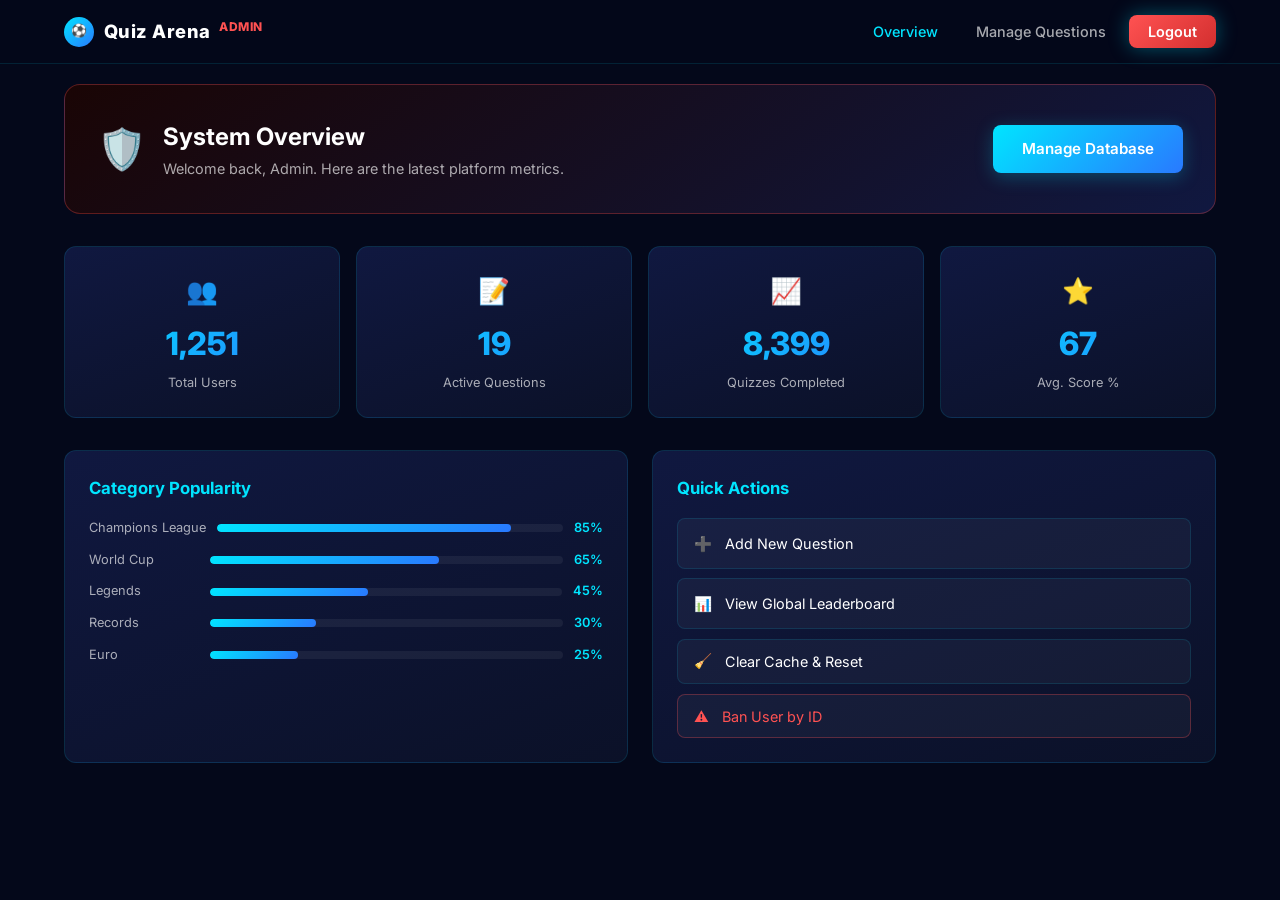
==== admin-dashboard.html @ 3ae1dac7 "changes made" ====
<!DOCTYPE html>
<html lang="en">
<head>
    <meta charset="UTF-8"><meta name="viewport" content="width=device-width, initial-scale=1.0">
    <title>Admin Dashboard — UEFA Football Quiz Arena</title>
    <link rel="stylesheet" href="style.css">
</head>
<body>
    <nav class="navbar"><div class="nav-inner">
        <a href="index.html" class="nav-brand"><div class="logo-icon">⚽</div><span>Quiz Arena <span style="color:#ff5252;font-size:.75rem;vertical-align:top;margin-left:4px">ADMIN</span></span></a>
        <button class="nav-toggle" id="nav-toggle"><span></span><span></span><span></span></button>
        <ul class="nav-links" id="nav-links">
            <li><a href="admin-dashboard.html" class="active">Overview</a></li>
            <li><a href="admin.html">Manage Questions</a></li>
            <li><a href="login.html" class="nav-btn" style="background:linear-gradient(135deg,#ff5252,#d32f2f)!important">Logout</a></li>
        </ul>
    </div></nav>

    <main class="dash-main container">
        <div class="welcome-card" style="border-color:rgba(255,82,82,.3);background:linear-gradient(145deg,#1a0505,#101840)">
            <div class="welcome-info">
                <div class="welcome-avatar">🛡️</div>
                <div><h1>System Overview</h1><p>Welcome back, Admin. Here are the latest platform metrics.</p></div>
            </div>
            <a href="admin.html" class="btn btn-primary">Manage Database</a>
        </div>

        <div class="dash-stats">
            <div class="dash-stat"><div class="icon">👥</div><div class="num" data-target="1254">0</div><div class="lbl">Total Users</div></div>
            <div class="dash-stat"><div class="icon">📝</div><div class="num" data-target="20">0</div><div class="lbl">Active Questions</div></div>
            <div class="dash-stat"><div class="icon">📈</div><div class="num" data-target="8420">0</div><div class="lbl">Quizzes Completed</div></div>
            <div class="dash-stat"><div class="icon">⭐</div><div class="num" data-target="68">0</div><div class="lbl">Avg. Score %</div></div>
        </div>

        <div class="dash-grid">
            <div class="dash-card">
                <h2 class="dash-card-title">Category Popularity</h2>
                <div class="chart-bars">
                    <div class="chart-row"><div class="chart-lbl">Champions League</div><div class="chart-track"><div class="chart-fill" style="width:85%"></div></div><div class="chart-val">85%</div></div>
                    <div class="chart-row"><div class="chart-lbl">World Cup</div><div class="chart-track"><div class="chart-fill" style="width:65%"></div></div><div class="chart-val">65%</div></div>
                    <div class="chart-row"><div class="chart-lbl">Legends</div><div class="chart-track"><div class="chart-fill" style="width:45%"></div></div><div class="chart-val">45%</div></div>
                    <div class="chart-row"><div class="chart-lbl">Records</div><div class="chart-track"><div class="chart-fill" style="width:30%"></div></div><div class="chart-val">30%</div></div>
                    <div class="chart-row"><div class="chart-lbl">Euro</div><div class="chart-track"><div class="chart-fill" style="width:25%"></div></div><div class="chart-val">25%</div></div>
                </div>
            </div>
            <div class="dash-card">
                <h2 class="dash-card-title">Quick Actions</h2>
                <div class="dash-actions">
                    <a href="admin.html" class="dash-action"><span>➕</span><span>Add New Question</span></a>
                    <a href="leaderboard.html" class="dash-action"><span>📊</span><span>View Global Leaderboard</span></a>
                    <button class="dash-action"><span>🧹</span><span>Clear Cache & Reset</span></button>
                    <button class="dash-action" style="color:#ff5252;border-color:rgba(255,82,82,.3)"><span>⚠️</span><span>Ban User by ID</span></button>
                </div>
            </div>
        </div>
    </main>
    <script src="script.js"></script>
</body>
</html>
---- style.css ----
@import url('https://fonts.googleapis.com/css2?family=Inter:wght@300;400;500;600;700;800;900&display=swap');

:root {
  --bg-primary: #04081a;
  --bg-secondary: #0b1128;
  --bg-card: #101840;
  --bg-card-alt: #0d1335;
  --accent: #00e5ff;
  --accent-blue: #1565c0;
  --accent-purple: #7b1fa2;
  --gradient-hero: linear-gradient(135deg,#0d47a1,#1a237e,#4a148c);
  --gradient-btn: linear-gradient(135deg,#00e5ff,#2979ff);
  --gradient-card: linear-gradient(160deg,#101840,#0b1128);
  --gradient-gold: linear-gradient(135deg,#ffd700,#ffab00);
  --glow: 0 0 20px rgba(0,229,255,.35);
  --text: #fff;
  --text-sub: rgba(255,255,255,.65);
  --text-muted: rgba(255,255,255,.38);
  --border: rgba(0,229,255,.12);
  --radius: 12px;
  --font: 'Inter',system-ui,sans-serif;
  --ease: .3s cubic-bezier(.4,0,.2,1);
}


*,*::before,*::after{box-sizing:border-box;margin:0;padding:0}
html{scroll-behavior:smooth}
body{font-family:var(--font);background:var(--bg-primary);color:var(--text);line-height:1.6;overflow-x:hidden;min-height:100vh}
a{text-decoration:none;color:inherit}
ul{list-style:none}
img{max-width:100%;display:block}
button,input,select,textarea{font-family:var(--font);border:none;outline:none;background:none;color:var(--text)}
::-webkit-scrollbar{width:6px}
::-webkit-scrollbar-track{background:var(--bg-primary)}
::-webkit-scrollbar-thumb{background:var(--accent);border-radius:3px}

.container{max-width:1200px;margin:0 auto;padding:0 1.5rem}
.hidden{display:none!important}
.text-glow{color:var(--accent);text-shadow:0 0 18px rgba(0,229,255,.5)}
.required{color:#ff5252}
.mt-1{margin-top:.5rem}.mt-2{margin-top:1rem}.mb-1{margin-bottom:.5rem}.mb-2{margin-bottom:1rem}

/* ── Navbar ── */
.navbar{position:fixed;top:0;left:0;right:0;z-index:1000;height:64px;background:rgba(4,8,26,.94);backdrop-filter:blur(14px);border-bottom:1px solid var(--border)}
.nav-inner{max-width:1200px;margin:0 auto;padding:0 1.5rem;display:flex;align-items:center;justify-content:space-between;height:100%}
.nav-brand{display:flex;align-items:center;gap:.6rem;font-weight:800;font-size:1.15rem;letter-spacing:.5px}
.nav-brand .logo-icon{width:30px;height:30px;background:var(--gradient-btn);border-radius:50%;display:flex;align-items:center;justify-content:center;font-size:.8rem}
.nav-links{display:flex;align-items:center;gap:.4rem}
.nav-links a{padding:.5rem 1rem;border-radius:8px;font-size:.9rem;font-weight:500;color:var(--text-sub);transition:var(--ease)}
.nav-links a:hover,.nav-links a.active{color:var(--accent)}
.nav-btn{background:var(--gradient-btn)!important;color:#fff!important;font-weight:600!important;padding:.5rem 1.2rem!important;box-shadow:var(--glow)}
.nav-btn:hover{transform:translateY(-1px)}
.nav-toggle{display:none;flex-direction:column;gap:5px;cursor:pointer;padding:4px}
.nav-toggle span{display:block;width:22px;height:2px;background:#fff;border-radius:2px;transition:var(--ease)}

/* ── Buttons ── */
.btn{display:inline-flex;align-items:center;gap:.5rem;padding:.75rem 1.8rem;border-radius:8px;font-weight:600;font-size:.95rem;cursor:pointer;transition:var(--ease);border:none}
.btn-primary{background:var(--gradient-btn);color:#fff;box-shadow:0 4px 18px rgba(0,229,255,.25)}
.btn-primary:hover{transform:translateY(-2px);box-shadow:var(--glow)}
.btn-outline{background:transparent;color:var(--accent);border:1px solid var(--accent)}
.btn-outline:hover{background:rgba(0,229,255,.1)}
.btn-danger{background:linear-gradient(135deg,#ff5252,#d32f2f);color:#fff}
.btn-full{width:100%;justify-content:center}
.btn-sm{padding:.4rem 1rem;font-size:.82rem}

/* ── Hero ── */
.hero{position:relative;min-height:100vh;display:flex;align-items:center;justify-content:center;text-align:center;overflow:hidden}
.hero-bg{position:absolute;inset:0}
.hero-bg img{width:100%;height:100%;object-fit:cover}
.hero-overlay{position:absolute;inset:0;background:linear-gradient(180deg,rgba(4,8,26,.65) 0%,rgba(4,8,26,.82) 55%,var(--bg-primary) 100%)}
.hero-content{position:relative;z-index:2;max-width:720px;padding:0 1.5rem}
.hero-badge{display:inline-block;padding:.4rem 1.2rem;border-radius:50px;background:rgba(0,229,255,.1);border:1px solid rgba(0,229,255,.3);font-size:.72rem;letter-spacing:3px;font-weight:600;color:var(--accent);text-transform:uppercase;margin-bottom:1.5rem}
.hero h1{font-size:3.2rem;font-weight:900;line-height:1.12;margin-bottom:1rem}
.hero p{font-size:1.1rem;color:var(--text-sub);margin-bottom:2rem;max-width:560px;margin-left:auto;margin-right:auto}
.hero-actions{display:flex;gap:1rem;justify-content:center;flex-wrap:wrap}

/* ── Sections ── */
.section{padding:5rem 0}
.section-title{text-align:center;font-size:2rem;font-weight:800;margin-bottom:2.5rem}

/* Features */
.features-grid{display:grid;grid-template-columns:repeat(auto-fit,minmax(280px,1fr));gap:1.5rem}
.feature-card{background:var(--gradient-card);border:1px solid var(--border);border-radius:var(--radius);padding:2rem;text-align:center;transition:var(--ease)}
.feature-card:hover{transform:translateY(-6px);border-color:var(--accent);box-shadow:var(--glow)}
.feature-icon{font-size:2.5rem;margin-bottom:1rem}
.feature-card h3{font-size:1.15rem;margin-bottom:.5rem}
.feature-card p{color:var(--text-sub);font-size:.88rem}

/* Stats */
.stats-section{background:var(--bg-secondary);padding:4rem 0}
.stats-grid{display:grid;grid-template-columns:repeat(auto-fit,minmax(180px,1fr));gap:1.5rem;text-align:center}
.stat-number{font-size:2.8rem;font-weight:900;background:var(--gradient-btn);-webkit-background-clip:text;background-clip:text;-webkit-text-fill-color:transparent}
.stat-label{color:var(--text-sub);font-size:.88rem;margin-top:.3rem}

/* CTA */
.cta-card{display:flex;align-items:center;gap:2rem;background:var(--gradient-card);border:1px solid var(--border);border-radius:16px;padding:3rem;overflow:hidden}
.cta-trophy{width:160px;border-radius:var(--radius);flex-shrink:0}
.cta-text h2{font-size:1.7rem;margin-bottom:.6rem}
.cta-text p{color:var(--text-sub);margin-bottom:1.5rem}

/* Footer */
.footer{padding:3rem 0 1.5rem;border-top:1px solid var(--border);margin-top:3rem}
.footer-grid{display:grid;grid-template-columns:repeat(auto-fit,minmax(180px,1fr));gap:2rem;margin-bottom:2rem}
.footer-col h4{color:var(--accent);margin-bottom:.8rem;font-size:.95rem}
.footer-col p,.footer-col a{color:var(--text-sub);font-size:.85rem}
.footer-col li{margin-bottom:.4rem}
.footer-col a:hover{color:var(--accent)}
.footer-bottom{text-align:center;padding-top:1.5rem;border-top:1px solid var(--border)}
.footer-bottom p{color:var(--text-muted);font-size:.78rem}

/* ── Forms ── */
.form-group{margin-bottom:1rem}
.form-group label{display:block;margin-bottom:.4rem;font-size:.85rem;font-weight:500;color:var(--text-sub)}
.form-group input,.form-group select,.form-group textarea{width:100%;padding:.75rem 1rem;border-radius:8px;background:rgba(255,255,255,.05);border:1px solid var(--border);color:var(--text);font-size:.9rem;transition:var(--ease)}
.form-group input:focus,.form-group select:focus,.form-group textarea:focus{border-color:var(--accent);box-shadow:0 0 0 3px rgba(0,229,255,.1)}
.form-group select{cursor:pointer}
.form-group select option{background:var(--bg-card)}
.form-group textarea{resize:vertical}
.form-row-2col{display:grid;grid-template-columns:1fr 1fr;gap:1rem}

/* ── Login ── */
.login-page{min-height:100vh;display:flex;align-items:center;justify-content:center;position:relative;padding-top:64px}
.login-bg{position:absolute;inset:0}
.login-bg img{width:100%;height:100%;object-fit:cover}
.login-bg .login-overlay{position:absolute;inset:0;background:rgba(4,8,26,.88)}
.login-wrap{position:relative;z-index:2;width:100%;max-width:440px;padding:1.5rem}
.login-card{background:var(--gradient-card);border:1px solid var(--border);border-radius:16px;padding:2rem;overflow:hidden}
.login-tabs{display:flex;margin-bottom:1.5rem;border-radius:8px;overflow:hidden;border:1px solid var(--border)}
.login-tab{flex:1;padding:.7rem;text-align:center;font-weight:600;font-size:.88rem;cursor:pointer;background:transparent;color:var(--text-sub);transition:var(--ease)}
.login-tab.active{background:var(--gradient-btn);color:#fff}
.login-header{text-align:center;margin-bottom:1.5rem}
.login-header .icon{font-size:2.5rem;margin-bottom:.5rem}
.login-header h2{font-size:1.4rem;margin-bottom:.3rem}
.login-header p{color:var(--text-sub);font-size:.85rem}
.login-form{display:none}.login-form.active{display:block}
.form-row{display:flex;justify-content:space-between;align-items:center;margin-bottom:1rem}
.checkbox-label{display:flex;align-items:center;gap:.5rem;font-size:.85rem;color:var(--text-sub);cursor:pointer}
.checkbox-label input{accent-color:var(--accent)}
.forgot-link{font-size:.8rem;color:var(--accent)}
.login-divider{text-align:center;margin:1rem 0;color:var(--text-muted);font-size:.8rem;position:relative}
.login-divider::before,.login-divider::after{content:'';position:absolute;top:50%;width:38%;height:1px;background:var(--border)}
.login-divider::before{left:0}.login-divider::after{right:0}

/* ── Dashboard ── */
.dash-main{padding-top:84px;padding-bottom:2rem}
.welcome-card{display:flex;align-items:center;justify-content:space-between;flex-wrap:wrap;gap:1rem;background:var(--gradient-hero);border-radius:16px;padding:2rem;margin-bottom:2rem;border:1px solid var(--border)}
.welcome-info{display:flex;align-items:center;gap:1rem}
.welcome-avatar{font-size:2.5rem}
.welcome-info h1{font-size:1.5rem}.welcome-info p{color:var(--text-sub);font-size:.9rem}
.dash-stats{display:grid;grid-template-columns:repeat(auto-fit,minmax(190px,1fr));gap:1rem;margin-bottom:2rem}
.dash-stat{background:var(--gradient-card);border:1px solid var(--border);border-radius:var(--radius);padding:1.5rem;text-align:center;transition:var(--ease)}
.dash-stat:hover{border-color:var(--accent);box-shadow:var(--glow);transform:translateY(-3px)}
.dash-stat .icon{font-size:1.6rem;margin-bottom:.4rem}
.dash-stat .num{font-size:2rem;font-weight:800;background:var(--gradient-btn);-webkit-background-clip:text;background-clip:text;-webkit-text-fill-color:transparent}
.dash-stat .lbl{color:var(--text-sub);font-size:.8rem;margin-top:.2rem}
.dash-grid{display:grid;grid-template-columns:1fr 1fr;gap:1.5rem;margin-bottom:2rem}
.dash-card{background:var(--gradient-card);border:1px solid var(--border);border-radius:var(--radius);padding:1.5rem}
.dash-card-title{font-size:1.05rem;margin-bottom:1rem;color:var(--accent)}
.activity-list{display:flex;flex-direction:column;gap:.6rem}
.activity-item{display:flex;align-items:center;gap:.8rem;padding:.7rem;background:rgba(255,255,255,.03);border-radius:8px}
.activity-dot{width:10px;height:10px;border-radius:50%;flex-shrink:0}
.activity-dot.win{background:#4caf50}.activity-dot.loss{background:#ff5252}
.activity-info strong{display:block;font-size:.85rem}
.activity-info span{font-size:.75rem;color:var(--text-muted)}
.profile-grid{display:flex;align-items:center;gap:2rem}
.profile-avatar{font-size:3.5rem}
.profile-row{display:flex;gap:1rem;padding:.5rem 0;border-bottom:1px solid var(--border);font-size:.88rem}
.profile-label{color:var(--text-sub);min-width:130px}
/* Chart Bars */
.chart-bars{display:flex;flex-direction:column;gap:.7rem}
.chart-row{display:flex;align-items:center;gap:.7rem}
.chart-lbl{font-size:.8rem;color:var(--text-sub);min-width:110px}
.chart-track{flex:1;height:8px;background:rgba(255,255,255,.06);border-radius:4px;overflow:hidden}
.chart-fill{height:100%;background:var(--gradient-btn);border-radius:4px}
.chart-val{font-size:.8rem;font-weight:600;color:var(--accent);min-width:28px}
.dash-actions{display:flex;flex-direction:column;gap:.6rem}
.dash-action{display:flex;align-items:center;gap:.8rem;padding:.8rem 1rem;background:rgba(255,255,255,.04);border:1px solid var(--border);border-radius:8px;cursor:pointer;transition:var(--ease);font-size:.9rem}
.dash-action:hover{background:rgba(0,229,255,.08);border-color:var(--accent)}

/* ── Quiz ── */
.quiz-main{padding-top:84px;padding-bottom:3rem;min-height:100vh}
.quiz-setup{display:flex;justify-content:center;align-items:center;min-height:70vh}
.setup-card{background:var(--gradient-card);border:1px solid var(--border);border-radius:16px;padding:2.5rem;max-width:480px;width:100%;text-align:center}
.setup-card .icon{font-size:3rem;margin-bottom:1rem}
.setup-card h1{font-size:1.8rem;margin-bottom:.5rem}
.setup-card>p{color:var(--text-sub);margin-bottom:1.5rem}
.quiz-header{background:var(--gradient-card);border:1px solid var(--border);border-radius:var(--radius);padding:1rem 1.5rem;margin-bottom:1.5rem}
.quiz-prog-info{display:flex;justify-content:space-between;font-size:.85rem;color:var(--text-sub);margin-bottom:.5rem}
.quiz-score-lbl{color:var(--accent);font-weight:700}
.prog-bar{height:4px;background:rgba(255,255,255,.08);border-radius:4px;overflow:hidden}
.prog-fill{height:100%;background:var(--gradient-btn);border-radius:4px;transition:width .5s ease;width:0%}
.quiz-timer{position:relative;width:72px;height:72px;margin:0 auto 1.5rem}
.timer-svg{width:100%;height:100%;transform:rotate(-90deg)}
.timer-text{position:absolute;inset:0;display:flex;align-items:center;justify-content:center;font-size:1.3rem;font-weight:800;color:var(--accent)}
.q-card{background:var(--gradient-card);border:1px solid var(--border);border-radius:var(--radius);padding:2rem;margin-bottom:1.5rem;text-align:center}
.q-badge{display:inline-block;padding:.3rem .8rem;border-radius:50px;background:rgba(0,229,255,.1);border:1px solid rgba(0,229,255,.3);font-size:.7rem;letter-spacing:2px;font-weight:600;color:var(--accent);text-transform:uppercase;margin-bottom:1rem}
.q-text{font-size:1.25rem;font-weight:600;line-height:1.5}
.q-options{display:grid;grid-template-columns:1fr 1fr;gap:.8rem;margin-bottom:1.5rem}
.q-opt{display:flex;align-items:center;gap:.8rem;padding:1rem 1.2rem;background:rgba(255,255,255,.04);border:1px solid var(--border);border-radius:8px;cursor:pointer;transition:var(--ease);text-align:left;font-size:.9rem}
.q-opt:hover{border-color:var(--accent);background:rgba(0,229,255,.06)}
.q-opt.correct{border-color:#4caf50;background:rgba(76,175,80,.15)}
.q-opt.wrong{border-color:#ff5252;background:rgba(255,82,82,.15)}
.q-opt.disabled{pointer-events:none;opacity:.55}
.opt-letter{width:32px;height:32px;border-radius:50%;background:rgba(0,229,255,.1);border:1px solid rgba(0,229,255,.3);display:flex;align-items:center;justify-content:center;font-weight:700;font-size:.8rem;flex-shrink:0;color:var(--accent)}
.q-opt.correct .opt-letter{background:rgba(76,175,80,.3);border-color:#4caf50;color:#4caf50}
.q-opt.wrong .opt-letter{background:rgba(255,82,82,.3);border-color:#ff5252;color:#ff5252}
.text-center{text-align:center}

/* Result */
.quiz-result{position:relative;min-height:70vh;display:flex;align-items:center;justify-content:center}
#confetti-canvas{position:fixed;inset:0;z-index:1;pointer-events:none}
.result-card{position:relative;z-index:2;text-align:center;background:var(--gradient-card);border:1px solid var(--border);border-radius:16px;padding:2.5rem;max-width:500px;width:100%}
.result-trophy{width:110px;margin:0 auto 1rem;border-radius:var(--radius)}
.result-card h1{font-size:1.8rem;margin-bottom:.3rem}
.result-card .sub{color:var(--text-sub);margin-bottom:1.5rem}
.score-ring{display:inline-flex;flex-direction:column;align-items:center;justify-content:center;width:120px;height:120px;border-radius:50%;background:rgba(0,229,255,.08);border:3px solid var(--accent);box-shadow:var(--glow);margin-bottom:1.5rem}
.score-ring .big{font-size:2.5rem;font-weight:900;color:var(--accent);line-height:1}
.score-ring .of{font-size:.88rem;color:var(--text-sub)}
.result-stats{display:flex;justify-content:center;gap:2rem;margin-bottom:1.5rem}
.r-stat{text-align:center}
.r-stat .val{display:block;font-size:1.3rem;font-weight:700}
.r-stat .lbl{font-size:.75rem;color:var(--text-sub)}
.result-actions{display:flex;gap:.8rem;justify-content:center;flex-wrap:wrap}

/* ── Leaderboard ── */
.lb-main{padding-top:84px;padding-bottom:3rem;min-height:100vh}
.page-title{text-align:center;font-size:2rem;font-weight:800;margin-bottom:.5rem;padding-top:1rem}
.page-sub{text-align:center;color:var(--text-sub);margin-bottom:2.5rem}
.top3{display:flex;justify-content:center;align-items:flex-end;gap:1rem;margin-bottom:2.5rem;flex-wrap:wrap}
.top3-card{background:var(--gradient-card);border:1px solid var(--border);border-radius:var(--radius);padding:1.5rem 2rem;text-align:center;width:175px;transition:var(--ease)}
.top3-card:hover{transform:translateY(-6px)}
.top3-card.gold{border-color:#ffd700;box-shadow:0 0 25px rgba(255,215,0,.25);order:2;padding-bottom:2rem}
.top3-card.silver{border-color:#c0c0c0;box-shadow:0 0 15px rgba(192,192,192,.15);order:1}
.top3-card.bronze{border-color:#cd7f32;box-shadow:0 0 15px rgba(205,127,50,.15);order:3}
.top3-crown{font-size:1.5rem;margin-bottom:.3rem}
.top3-rank{font-size:1.5rem;font-weight:900;margin-bottom:.3rem}
.top3-card.gold .top3-rank{color:#ffd700}
.top3-card.silver .top3-rank{color:#c0c0c0}
.top3-card.bronze .top3-rank{color:#cd7f32}
.top3-name{font-weight:600;font-size:.92rem;margin-bottom:.2rem}
.top3-pts{color:var(--accent);font-weight:700;font-size:.85rem}
.lb-controls{display:flex;gap:1rem;margin-bottom:1.5rem;flex-wrap:wrap}
.lb-search{flex:1;display:flex;align-items:center;gap:.6rem;background:rgba(255,255,255,.05);border:1px solid var(--border);border-radius:8px;padding:.6rem 1rem;min-width:200px}
.lb-search input{flex:1;background:none;border:none;color:var(--text);font-size:.9rem}
.lb-sort{padding:.6rem 1rem;background:rgba(255,255,255,.05);border:1px solid var(--border);border-radius:8px;font-size:.9rem;cursor:pointer;color:var(--text)}
.lb-sort option{background:var(--bg-card)}
.lb-table-wrap{overflow-x:auto;background:var(--gradient-card);border:1px solid var(--border);border-radius:var(--radius)}
.lb-table{width:100%;border-collapse:collapse}
.lb-table th{padding:.8rem 1rem;text-align:left;font-size:.72rem;letter-spacing:1px;text-transform:uppercase;color:var(--text-muted);border-bottom:1px solid var(--border)}
.lb-table td{padding:.8rem 1rem;font-size:.88rem;border-bottom:1px solid rgba(255,255,255,.04)}
.lb-table tr:hover td{background:rgba(0,229,255,.04)}
.lb-rank{font-weight:700;color:var(--accent)}

/* ── Admin ── */
.admin-main{padding-top:84px;padding-bottom:3rem;min-height:100vh}
.admin-grid{display:grid;grid-template-columns:1fr 1fr;gap:1.5rem}
.preview-empty{display:flex;align-items:center;justify-content:center;min-height:180px;color:var(--text-muted)}
.preview-q{font-size:1.1rem;margin-bottom:1rem;line-height:1.5}
.preview-opts{display:flex;flex-direction:column;gap:.5rem}
.preview-opt{padding:.6rem .8rem;background:rgba(255,255,255,.04);border:1px solid var(--border);border-radius:8px;font-size:.85rem}
.preview-opt.correct-p{border-color:#4caf50;background:rgba(76,175,80,.1)}
.modal-overlay{position:fixed;inset:0;z-index:9999;background:rgba(0,0,0,.7);display:flex;align-items:center;justify-content:center}
.modal-box{background:var(--bg-card);border:1px solid var(--border);border-radius:16px;padding:2.5rem;text-align:center;max-width:400px}
.modal-box .icon{font-size:3rem;margin-bottom:1rem}
.modal-box h2{margin-bottom:.5rem}
.modal-box p{color:var(--text-sub);margin-bottom:1.5rem}

/* ── Responsive ── */
@media(max-width:768px){
  .nav-toggle{display:flex}
  .nav-links{position:fixed;top:64px;left:0;right:0;background:rgba(4,8,26,.98);flex-direction:column;padding:1rem;gap:.3rem;transform:translateY(-120%);transition:var(--ease);border-bottom:1px solid var(--border)}
  .nav-links.active{transform:translateY(0)}
  .hero h1{font-size:2rem}
  .q-options{grid-template-columns:1fr}
  .dash-grid,.admin-grid{grid-template-columns:1fr}
  .cta-card{flex-direction:column;text-align:center}
  .cta-trophy{width:120px}
  .top3{flex-direction:column;align-items:center}
  .top3-card{order:unset!important}
  .form-row-2col{grid-template-columns:1fr}
  .profile-grid{flex-direction:column;text-align:center}
  .welcome-card{flex-direction:column;text-align:center}
  .welcome-info{flex-direction:column}
}
@media(max-width:480px){
  .hero h1{font-size:1.6rem}
  .section-title{font-size:1.5rem}
  .stat-number{font-size:2rem}
  .login-card{padding:1.5rem}
}
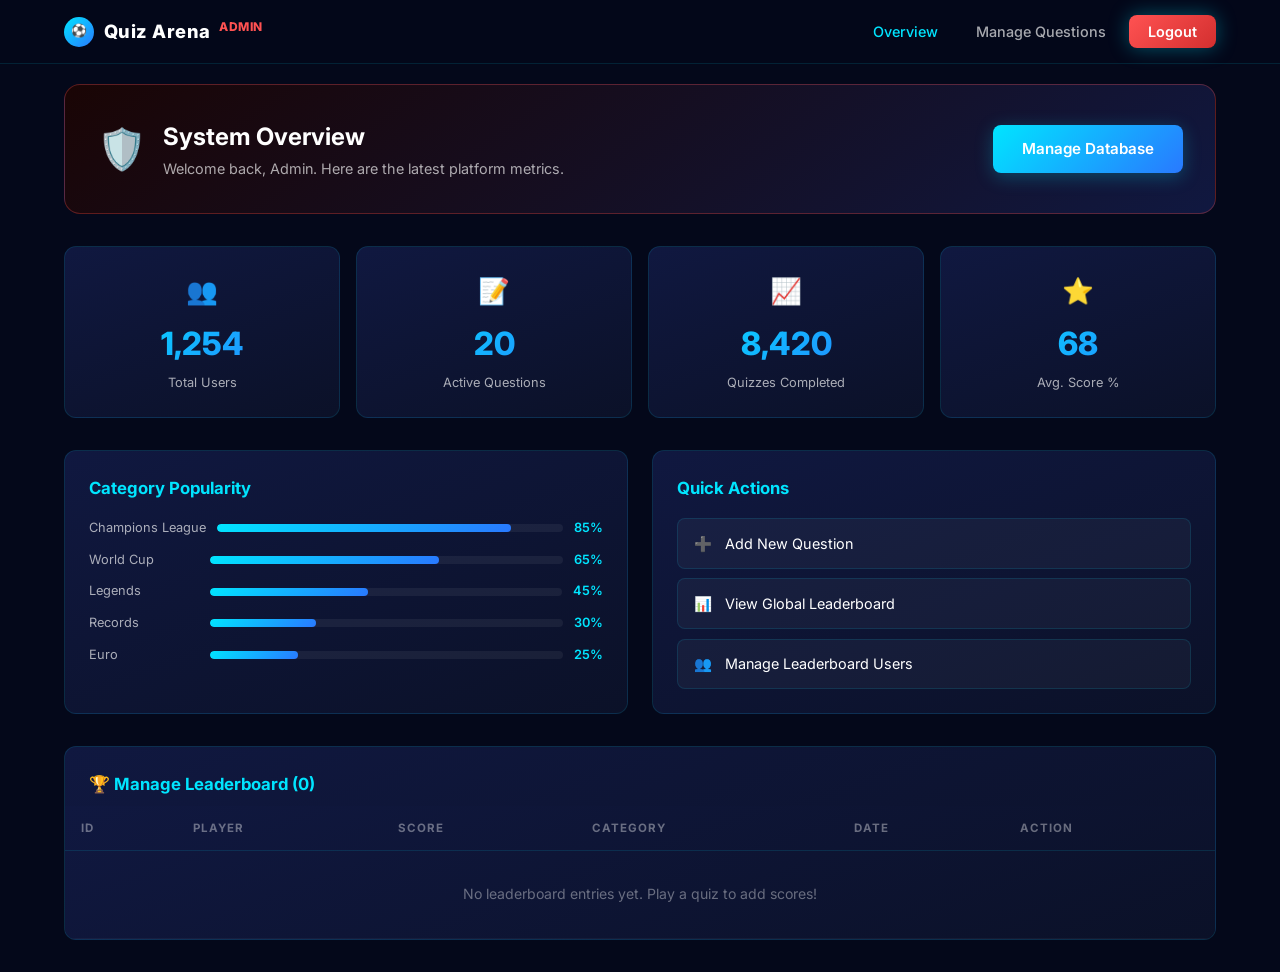
==== commit 23e75e13: "changes made" ====
--- a/admin-dashboard.html
+++ b/admin-dashboard.html
@@ -48,9 +48,21 @@
                 <div class="dash-actions">
                     <a href="admin.html" class="dash-action"><span>➕</span><span>Add New Question</span></a>
                     <a href="leaderboard.html" class="dash-action"><span>📊</span><span>View Global Leaderboard</span></a>
-                    <button class="dash-action"><span>🧹</span><span>Clear Cache & Reset</span></button>
-                    <button class="dash-action" style="color:#ff5252;border-color:rgba(255,82,82,.3)"><span>⚠️</span><span>Ban User by ID</span></button>
+                    <a href="#admin-lb-section" class="dash-action"><span>👥</span><span>Manage Leaderboard Users</span></a>
                 </div>
+            </div>
+        </div>
+
+        <!-- Leaderboard Management Section -->
+        <div class="dash-card" id="admin-lb-section" style="margin-top:1.5rem;padding:0;overflow:hidden">
+            <div style="padding:1.5rem 1.5rem .5rem;display:flex;justify-content:space-between;align-items:center">
+                <h2 class="dash-card-title" style="margin-bottom:0">🏆 Manage Leaderboard (<span id="admin-lb-count">0</span>)</h2>
+            </div>
+            <div class="lb-table-wrap" style="border:0;border-radius:0">
+                <table class="lb-table">
+                    <thead><tr><th>ID</th><th>Player</th><th>Score</th><th>Category</th><th>Date</th><th>Action</th></tr></thead>
+                    <tbody id="admin-lb-tbody"></tbody>
+                </table>
             </div>
         </div>
     </main>
